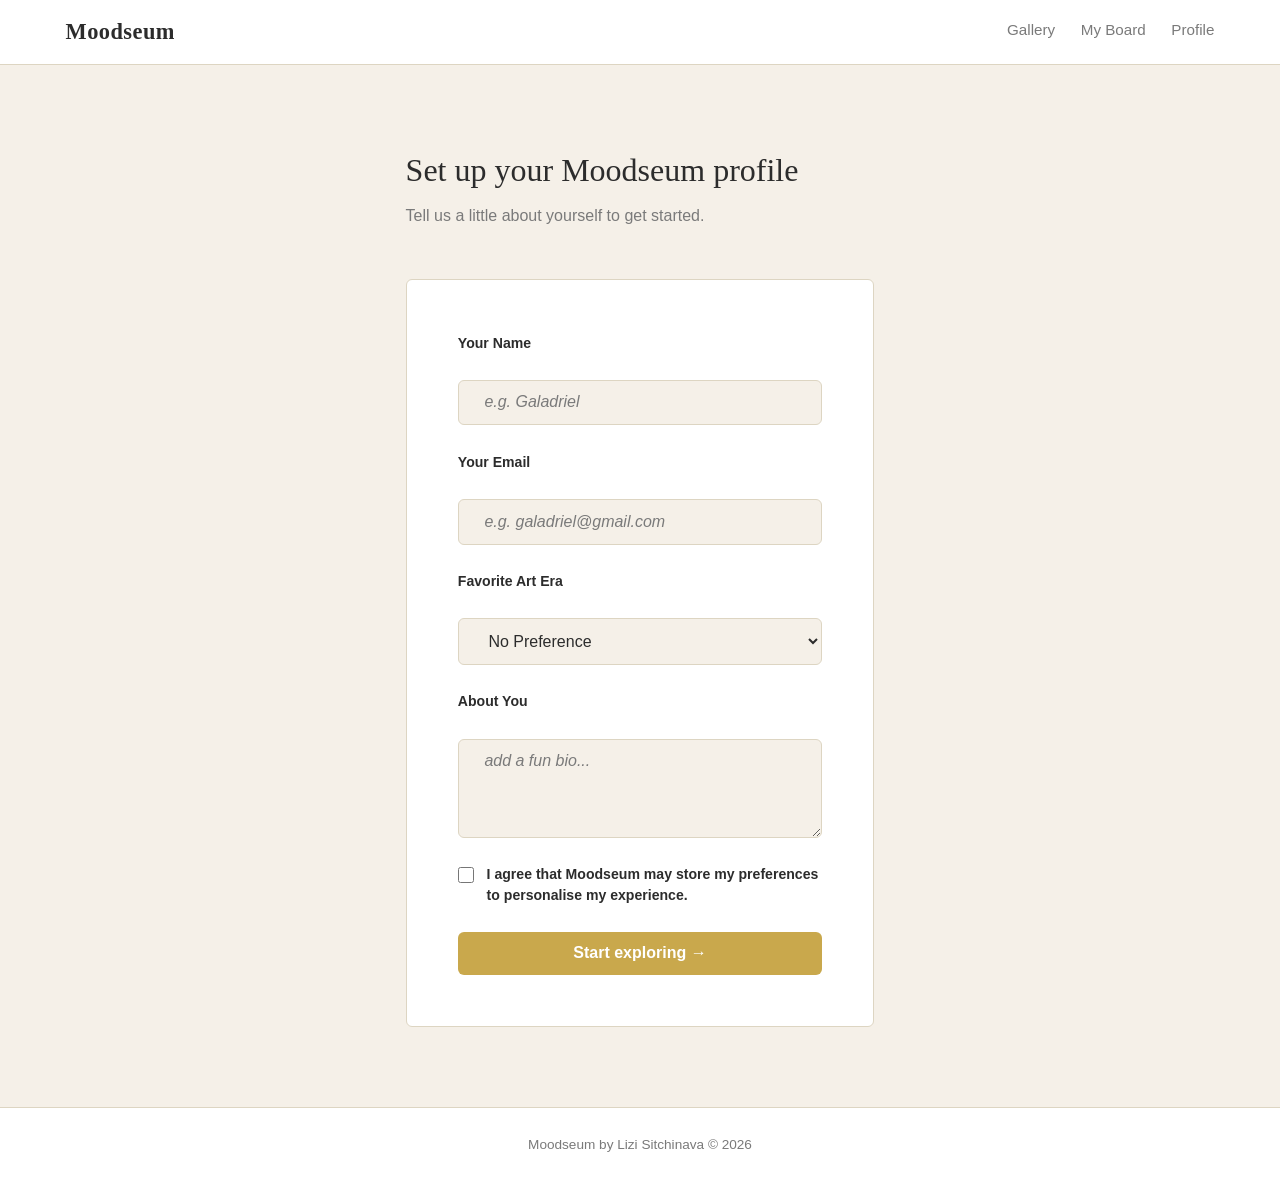
==== index.html @ 148f9f98 "feat: added show more button to results section" ====
<!DOCTYPE html>
<html lang="en">

<head>
  <meta charset="UTF-8">
  <meta name="viewport" content="width=device-width, initial-scale=1.0">

  <title>Bookseum</title>

  <link rel="stylesheet" href="css/style.css">
  <script type="module" defer src="js/main.js"></script>

</head>


<body>

  <!------------- header --------------->
  <header>
    <nav>
      <span class="nav__logo">Bookseum۶ৎ</span>
      <div class="nav__links">
        <a href="index.html">Discover</a>
        <a href="saved.html">My Bookseum</a>
        <a href="login.html">Profile</a>
      </div>
      <div class="nav__actions">
        <span id="nav-user"></span>
        <button id="logout-btn" type="button">Logout</button>
      </div>
    </nav>
  </header>


  <!------------ main ------------>
  <main>

    <!------- hero ------->
    <section class="hero-section">
      <h1>Find your next great read.</h1>
      <p>Pick a genre, explore thousands of real books, and build your personal reading list.</p>

      <div class="mood-buttons">
        <button class="mood-btn" data-mood="romance">💕 Romance</button>
        <button class="mood-btn" data-mood="fantasy">🧙 Fantasy</button>
        <button class="mood-btn" data-mood="adventure">⚔️ Adventure</button>
        <button class="mood-btn" data-mood="detective">🔍 Detective</button>
      </div>
    </section>


    <!------- search ------->
    <section class="search-section">
      <form id="search-form">
        <input
          type="text"
          id="search-input"
          name="query"
          placeholder="search any book, author or keyword..."
          minlength="2"
        />

        <!------- sort filter ------->
        <select id="lang-filter" name="sort">
          <option value="">Most Relevant</option>
          <option value="new">Newest First</option>
          <option value="old">Oldest First</option>
          <option value="rating">Most Popular</option>
        </select>

        <button type="submit">Search</button>
      </form>
    </section>


    <!------- loading and error ------->
    <p id="loading-msg" hidden>Finding your books...</p>

    <p id="error-msg" hidden></p>


    <!------- book results in grid ------>
    <section class="results-section">
      <div id="results-grid"></div>
    </section>


    <!------- show more button ------->
    <div class="show-more-wrapper">
      <button id="show-more-btn" hidden>Show More Books</button>
    </div>

  </main>


  <!--------- footer ---------->
  <footer>
    <p>Bookseum by Lizi Sitchinava © 2026</p>
  </footer>

</body>
</html>
---- css/style.css ----
/* ===== custom properties ===== */

:root {

  /* colour palette */
  --color-bg: #f5f0e8;
  --color-text: #2c2c2c;
  --color-accent: #c9a84c;
  --color-accent-hover: #b8973d;
  --color-white: #ffffff;
  --color-muted: #7a7a7a;
  --color-border: #ddd5c2;
  --color-error: #c0392b;
  --color-success: #27ae60;

  /* fonts */
  --font-display: 'Georgia', serif;
  --font-body: 'Segoe UI', Arial, sans-serif;

  /* spacing */
  --spacing-xs: 0.4rem;
  --spacing-sm: 0.8rem;
  --spacing-md: 1.6rem;
  --spacing-lg: 3.2rem;
  --spacing-xl: 5rem;

  /* border radius */
  --radius-sm: 6px;
  --radius-md: 12px;
  --radius-lg: 20px;

  /* shadows */
  --shadow-card: 0 2px 12px rgba(0, 0, 0, 0.08);

  /* transition */
  --transition: 0.2s ease;
}




/* ===== reset ===== */

*,
*::before,
*::after {
  box-sizing: border-box;
  margin: 0;
  padding: 0;
}

html {
  font-size: 16px;
  scroll-behavior: smooth;
}

body {
  background-color: var(--color-bg);
  color: var(--color-text);
  font-family: var(--font-body);
  line-height: 1.6;
  min-height: 100vh;
  display: flex;
  flex-direction: column;
}

img {
  max-width: 100%;
  display: block;
}

a {
  color: inherit;
  text-decoration: none;
}

button {
  cursor: pointer;
  font-family: var(--font-body);
}


/* ===== header ===== */

header {
  background-color: var(--color-white);
  border-bottom: 1px solid var(--color-border);
  position: sticky;
  top: 0;
  z-index: 100;
}



/* ===== nav — Flexbox ===== */
nav {
  max-width: 1200px;
  margin: 0 auto;
  padding: 0 var(--spacing-md);
  height: 64px;
  display: flex;
  align-items: center;
  justify-content: space-between;
}

.nav__logo {
  font-family: var(--font-display);
  font-size: 1.4rem;
  font-weight: bold;
  color: var(--color-text);
  letter-spacing: 0.02em;
}

.nav__links {
  display: flex;
  align-items: center;
  gap: var(--spacing-md);
}

.nav__links a {
  font-size: 0.95rem;
  color: var(--color-muted);
  padding-bottom: 2px;
  border-bottom: 2px solid transparent;
  transition: color var(--transition), border-color var(--transition);
}

.nav__links a:hover {
  color: var(--color-text);
  border-bottom-color: var(--color-accent);
}

.nav__actions {
  display: flex;
  align-items: center;
  gap: var(--spacing-sm);
}

#nav-user {
  font-size: 0.9rem;
  color: var(--color-muted);
}

#logout-btn {
  background: none;
  border: 1px solid var(--color-border);
  color: var(--color-muted);
  padding: var(--spacing-xs) var(--spacing-sm);
  border-radius: var(--radius-sm);
  font-size: 0.85rem;
  transition: border-color var(--transition), color var(--transition);
}

#logout-btn:hover {
  border-color: var(--color-error);
  color: var(--color-error);
}


/* ===== main ===== */

main {
  flex: 1;
}


/* ===== hero section ===== */

.hero-section {
  text-align: center;
  padding: var(--spacing-xl) var(--spacing-md) var(--spacing-lg);
}

.hero-section h1 {
  font-family: var(--font-display);
  font-size: 2.8rem;
  font-weight: normal;
  color: var(--color-text);
  margin-bottom: var(--spacing-sm);
  line-height: 1.2;
}

.hero-section > p {
  font-size: 1.05rem;
  color: var(--color-muted);
  max-width: 520px;
  margin: 0 auto var(--spacing-lg);
}


/* ===== genre buttons — Flexbox ===== */

.mood-buttons {
  display: flex;
  justify-content: center;
  flex-wrap: wrap;
  gap: var(--spacing-sm);
}

.mood-btn {
  background-color: var(--color-white);
  border: 2px solid var(--color-border);
  color: var(--color-text);
  padding: var(--spacing-sm) var(--spacing-md);
  border-radius: var(--radius-lg);
  font-size: 1rem;
  transition: all var(--transition);
}

.mood-btn:hover {
  border-color: var(--color-accent);
  background-color: var(--color-accent);
  color: var(--color-white);
  transform: translateY(-2px);
  box-shadow: var(--shadow-card);
}

.mood-btn.active {
  border-color: var(--color-accent);
  background-color: var(--color-accent);
  color: var(--color-white);
}


/* ===== search section — Flexbox ===== */

.search-section {
  max-width: 700px;
  margin: 0 auto var(--spacing-lg);
  padding: 0 var(--spacing-md);
}

#search-form {
  display: flex;
  gap: var(--spacing-sm);
  flex-wrap: wrap;
  align-items: center;
}

#search-input {
  flex: 1;
  min-width: 200px;
  padding: var(--spacing-sm) var(--spacing-md);
  border: 1.5px solid var(--color-border);
  border-radius: var(--radius-sm);
  font-size: 1rem;
  font-family: var(--font-body);
  background-color: var(--color-white);
  color: var(--color-text);
  transition: border-color var(--transition);
}

#search-input:focus {
  outline: none;
  border-color: var(--color-accent);
}


/* ===== sort filter — select ===== */

#lang-filter {
  padding: var(--spacing-sm) var(--spacing-md);
  border: 1.5px solid var(--color-border);
  border-radius: var(--radius-sm);
  font-size: 0.95rem;
  font-family: var(--font-body);
  background-color: var(--color-white);
  color: var(--color-text);
  cursor: pointer;
  transition: border-color var(--transition);
}

#lang-filter:focus {
  outline: none;
  border-color: var(--color-accent);
}

#search-form button[type="submit"] {
  background-color: var(--color-accent);
  color: var(--color-white);
  border: none;
  padding: var(--spacing-sm) var(--spacing-md);
  border-radius: var(--radius-sm);
  font-size: 1rem;
  font-weight: 600;
  transition: background-color var(--transition), transform var(--transition);
}

#search-form button[type="submit"]:hover {
  background-color: var(--color-accent-hover);
  transform: translateY(-1px);
}





/* ===== login page ===== */


.login-section {
  max-width: 520px;
  margin: var(--spacing-xl) auto;
  padding: 0 var(--spacing-md);
}

.login-section h1 {
  font-family: var(--font-display);
  font-size: 2rem;
  font-weight: normal;
  margin-bottom: var(--spacing-xs);
}

.login-section > p {
  color: var(--color-muted);
  margin-bottom: var(--spacing-lg);
}


/* ===== login form — Flexbox ===== */

#login-form {
  background-color: var(--color-white);
  border: 1px solid var(--color-border);
  border-radius: var(--radius-sm);
  padding: var(--spacing-lg);
  display: flex;
  flex-direction: column;
  gap: var(--spacing-md);
}

#login-form label {
  font-size: 0.88rem;
  font-weight: 600;
  color: var(--color-text);
}

#name-input,
#email-input,
#era-input,
#bio-input {
  width: 100%;
  padding: var(--spacing-sm) var(--spacing-md);
  border: 1.5px solid var(--color-border);
  border-radius: var(--radius-sm);
  font-size: 1rem;
  font-family: var(--font-body);
  color: var(--color-text);
  background-color: var(--color-bg);
  transition: border-color var(--transition);
}

#name-input::placeholder,
#email-input::placeholder,
#bio-input::placeholder {
  font-style: italic;
  color: var(--color-muted);
}

#name-input:focus,
#email-input:focus,
#era-input:focus,
#bio-input:focus {
  outline: none;
  border-color: var(--color-accent);
}

#bio-input {
  resize: vertical;
  min-height: 90px;
}

.form__checkbox {
  display: flex;
  align-items: flex-start;
  gap: var(--spacing-sm);
}

.form__checkbox input[type="checkbox"] {
  margin-top: 3px;
  accent-color: var(--color-accent);
  width: 16px;
  height: 16px;
  flex-shrink: 0;
  cursor: pointer;
}

.form__checkbox label {
  font-size: 0.85rem;
  font-weight: normal;
  color: var(--color-muted);
  line-height: 1.5;
}

#login-error {
  color: var(--color-error);
  font-size: 0.88rem;
}

#login-success {
  color: var(--color-success);
  font-size: 0.88rem;
}

#login-form button[type="submit"] {
  background-color: var(--color-accent);
  color: var(--color-white);
  border: none;
  padding: var(--spacing-sm) var(--spacing-md);
  border-radius: var(--radius-sm);
  font-size: 1rem;
  font-weight: 600;
  transition: background-color var(--transition), transform var(--transition);
}

#login-form button[type="submit"]:hover {
  background-color: var(--color-accent-hover);
  transform: translateY(-1px);
}


/* ===== profile info card — Flexbox ===== */

.profile-info {
  max-width: 520px;
  margin: var(--spacing-xl) auto var(--spacing-md);
  padding: 0 var(--spacing-md);
}

.profile-info__card {
  background-color: var(--color-white);
  border: 1px solid var(--color-border);
  border-radius: var(--radius-md);
  padding: var(--spacing-lg);
  display: flex;
  flex-direction: column;
  gap: var(--spacing-sm);
}

.profile-info__card h2 {
  font-family: var(--font-display);
  font-size: 1.5rem;
  font-weight: normal;
}

.profile-info__card p {
  font-size: 0.9rem;
  color: var(--color-muted);
}



/* ===== loading & error states ===== */

#loading-msg {
  text-align: center;
  color: var(--color-muted);
  font-style: italic;
  padding: var(--spacing-lg);
}

#error-msg {
  text-align: center;
  color: var(--color-error);
  padding: var(--spacing-md);
  font-weight: 600;
}




/* ===== saved section ===== */

.saved-section {
  max-width: 1200px;
  margin: 0 auto;
  padding: var(--spacing-lg) var(--spacing-md) var(--spacing-xl);
}

.saved-section h1 {
  font-family: var(--font-display);
  font-size: 2rem;
  font-weight: normal;
  margin-bottom: var(--spacing-xs);
}

.saved-section > p {
  color: var(--color-muted);
  margin-bottom: var(--spacing-lg);
}


/* ===== shelf tabs — Flexbox ===== */

.shelf-tabs {
  display: flex;
  gap: var(--spacing-sm);
  margin-bottom: var(--spacing-lg);
}

.shelf-tab {
  background: none;
  border: 2px solid var(--color-border);
  color: var(--color-muted);
  padding: var(--spacing-xs) var(--spacing-md);
  border-radius: var(--radius-lg);
  font-size: 0.9rem;
  font-weight: 600;
  transition: all var(--transition);
}

.shelf-tab:hover {
  border-color: var(--color-accent);
  color: var(--color-accent);
}

.shelf-tab.active {
  background-color: var(--color-accent);
  border-color: var(--color-accent);
  color: var(--color-white);
}


/* ===== empty state ===== */

#saved-empty {
  color: var(--color-muted);
  font-size: 1.05rem;
  padding: var(--spacing-xl) 0;
  text-align: center;
}

#saved-empty a {
  color: var(--color-accent);
  text-decoration: underline;
}


/* ===== footer ===== */

footer {
  background-color: var(--color-white);
  border-top: 1px solid var(--color-border);
  text-align: center;
  padding: var(--spacing-md);
  font-size: 0.85rem;
  color: var(--color-muted);
}
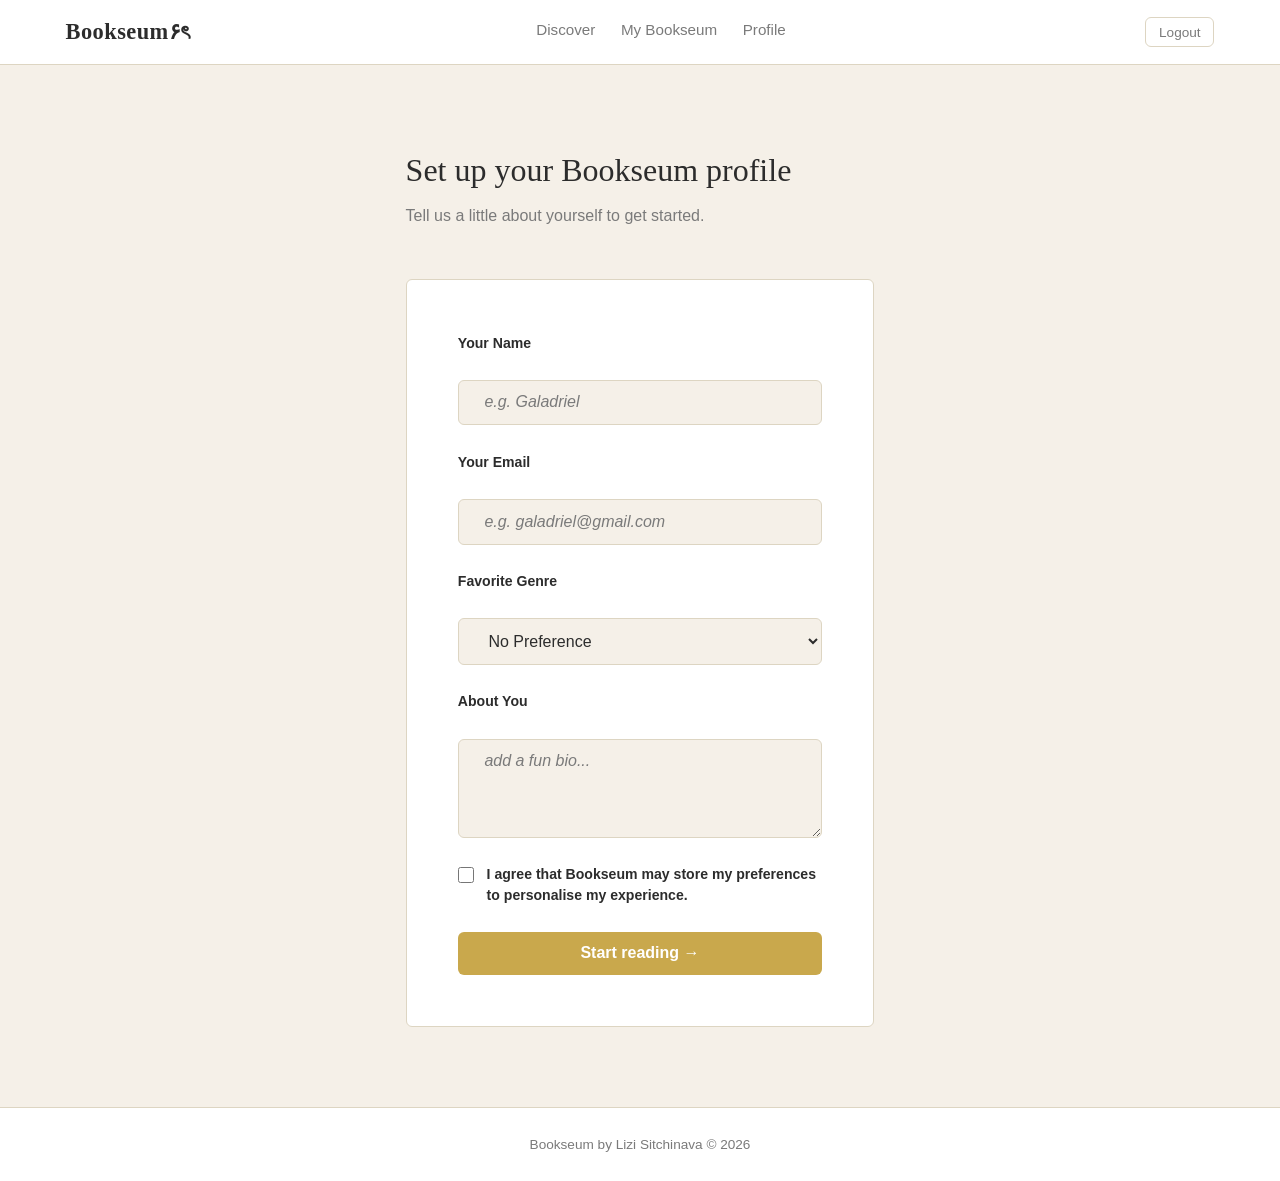
==== commit ef3fc84e: "feat: added 'surprise me' button and  daily quotes" ====
--- a/index.html
+++ b/index.html
@@ -37,8 +37,11 @@
 
     <!------- hero ------->
     <section class="hero-section">
-      <h1>Find your next great read.</h1>
+      <h1>Find your next read with Bookseum!</h1>
       <p>Pick a genre, explore thousands of real books, and build your personal reading list.</p>
+
+      <!------- random quote ------->
+    <p id="daily-quote" class="daily-quote"></p>
 
       <div class="mood-buttons">
         <button class="mood-btn" data-mood="romance">💕 Romance</button>
@@ -47,6 +50,12 @@
         <button class="mood-btn" data-mood="detective">🔍 Detective</button>
       </div>
     </section>
+
+
+    <!------- surprise me button ------->
+    <div class="surprise-wrapper">
+      <button id="surprise-btn">🎲 Surprise Me!</button>
+    </div>
 
 
     <!------- search ------->
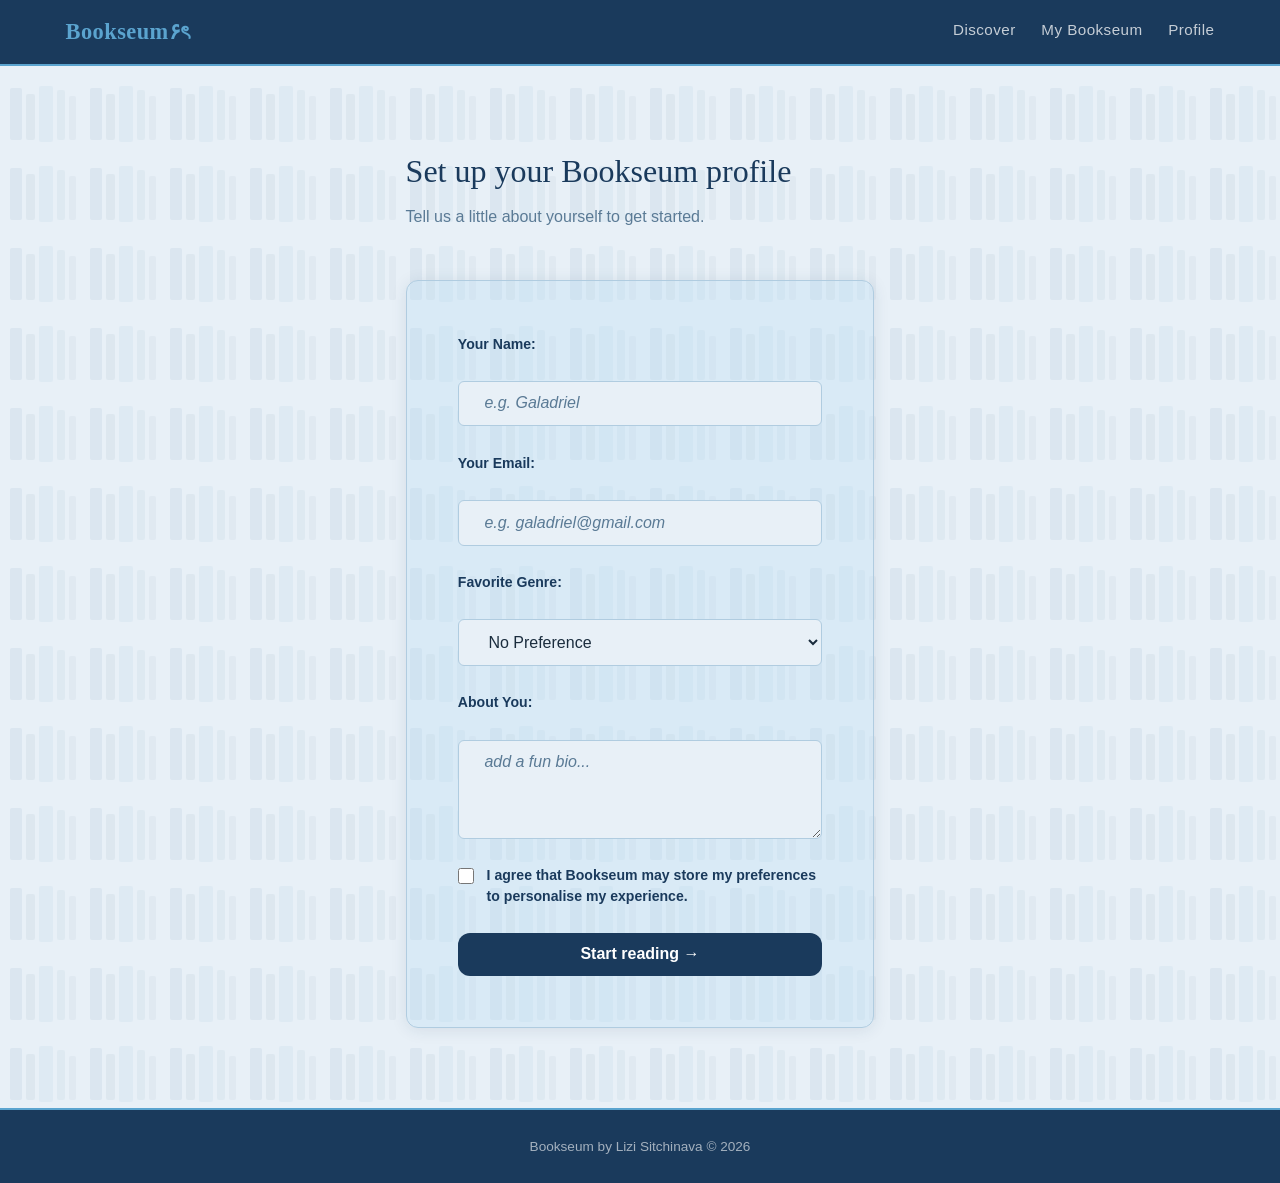
==== commit 6ea217c6: "feat: made logo a  clickable link and remove logout from login page" ====
--- a/index.html
+++ b/index.html
@@ -18,7 +18,7 @@
   <!------------- header --------------->
   <header>
     <nav>
-      <span class="nav__logo">Bookseum۶ৎ</span>
+      <a href="index.html" class="nav__logo">Bookseum۶ৎ</a>
       <div class="nav__links">
         <a href="index.html">Discover</a>
         <a href="saved.html">My Bookseum</a>
@@ -41,7 +41,7 @@
       <p>Pick a genre, explore thousands of real books, and build your personal reading list.</p>
 
       <!------- random quote ------->
-    <p id="daily-quote" class="daily-quote"></p>
+      <p id="daily-quote" class="daily-quote"></p>
 
       <div class="mood-buttons">
         <button class="mood-btn" data-mood="romance">💕 Romance</button>
@@ -49,6 +49,10 @@
         <button class="mood-btn" data-mood="adventure">⚔️ Adventure</button>
         <button class="mood-btn" data-mood="detective">🔍 Detective</button>
       </div>
+
+      <!------- mood message ------->
+      <p id="mood-message" class="mood-message" hidden></p>
+
     </section>
 
 
@@ -83,7 +87,7 @@
 
 
     <!------- loading and error ------->
-    <p id="loading-msg" hidden>Finding your books...</p>
+    <p id="loading-msg" hidden>Finding your books...°‧ 𓆝 𓆟 𓆞 ·｡</p>
 
     <p id="error-msg" hidden></p>
 
--- a/css/style.css
+++ b/css/style.css
@@ -2,16 +2,23 @@
 
 :root {
 
-  /* colour palette */
-  --color-bg: #f5f0e8;
-  --color-text: #2c2c2c;
-  --color-accent: #c9a84c;
-  --color-accent-hover: #b8973d;
+  /* colour palette — blue theme */
+  --color-bg: #e8f0f7;
+  --color-bg-deep: #c5d8ed;
+  --color-header: #1a3a5c;
+  --color-header-text: #ffffff;
+  --color-accent: #5ba4cf;
+  --color-accent-hover: #4a93be;
+  --color-royal: #1a3a5c;
+  --color-royal-mid: #2d5f8a;
+  --color-royal-light: #4a86b8;
   --color-white: #ffffff;
-  --color-muted: #7a7a7a;
-  --color-border: #ddd5c2;
+  --color-text: #1a2c3d;
+  --color-muted: #5a7a95;
+  --color-border: #b0cce0;
   --color-error: #c0392b;
   --color-success: #27ae60;
+  --color-card-bg: rgba(183, 219, 242, 0.311);
 
   /* fonts */
   --font-display: 'Georgia', serif;
@@ -30,13 +37,12 @@
   --radius-lg: 20px;
 
   /* shadows */
-  --shadow-card: 0 2px 12px rgba(0, 0, 0, 0.08);
+  --shadow-card: 0 2px 16px rgba(26, 58, 92, 0.10);
+  --shadow-card-hover: 0 6px 28px rgba(26, 58, 92, 0.18);
 
   /* transition */
   --transition: 0.2s ease;
 }
-
-
 
 
 /* ===== reset ===== */
@@ -56,6 +62,7 @@
 
 body {
   background-color: var(--color-bg);
+  background-image: url("data:image/svg+xml,%3Csvg xmlns='http://www.w3.org/2000/svg' width='80' height='80'%3E%3Crect x='10' y='8' width='12' height='52' rx='2' fill='%232d5f8a' fill-opacity='0.07'/%3E%3Crect x='26' y='14' width='9' height='46' rx='2' fill='%231a3a5c' fill-opacity='0.05'/%3E%3Crect x='39' y='6' width='14' height='56' rx='2' fill='%234a86b8' fill-opacity='0.06'/%3E%3Crect x='57' y='10' width='8' height='50' rx='2' fill='%232d5f8a' fill-opacity='0.05'/%3E%3Crect x='69' y='16' width='7' height='44' rx='2' fill='%231a3a5c' fill-opacity='0.04'/%3E%3C/svg%3E");
   color: var(--color-text);
   font-family: var(--font-body);
   line-height: 1.6;
@@ -83,16 +90,16 @@
 /* ===== header ===== */
 
 header {
-  background-color: var(--color-white);
-  border-bottom: 1px solid var(--color-border);
+  background-color: var(--color-header);
+  border-bottom: 2px solid var(--color-accent);
   position: sticky;
   top: 0;
   z-index: 100;
 }
 
 
-
 /* ===== nav — Flexbox ===== */
+
 nav {
   max-width: 1200px;
   margin: 0 auto;
@@ -107,7 +114,7 @@
   font-family: var(--font-display);
   font-size: 1.4rem;
   font-weight: bold;
-  color: var(--color-text);
+  color: var(--color-accent);
   letter-spacing: 0.02em;
 }
 
@@ -119,14 +126,16 @@
 
 .nav__links a {
   font-size: 0.95rem;
-  color: var(--color-muted);
+  color: rgba(255, 255, 255, 0.75);
   padding-bottom: 2px;
   border-bottom: 2px solid transparent;
+  font-weight: 300;
+  letter-spacing: 0.03em;
   transition: color var(--transition), border-color var(--transition);
 }
 
 .nav__links a:hover {
-  color: var(--color-text);
+  color: var(--color-white);
   border-bottom-color: var(--color-accent);
 }
 
@@ -138,22 +147,22 @@
 
 #nav-user {
   font-size: 0.9rem;
-  color: var(--color-muted);
+  color: rgba(255, 255, 255, 0.75);
 }
 
 #logout-btn {
   background: none;
-  border: 1px solid var(--color-border);
-  color: var(--color-muted);
+  border: 1px solid var(--color-accent);
+  color: var(--color-accent);
   padding: var(--spacing-xs) var(--spacing-sm);
   border-radius: var(--radius-sm);
   font-size: 0.85rem;
-  transition: border-color var(--transition), color var(--transition);
+  transition: all var(--transition);
 }
 
 #logout-btn:hover {
-  border-color: var(--color-error);
-  color: var(--color-error);
+  background-color: var(--color-accent);
+  color: var(--color-header);
 }
 
 
@@ -168,14 +177,14 @@
 
 .hero-section {
   text-align: center;
-  padding: var(--spacing-xl) var(--spacing-md) var(--spacing-lg);
+  padding: var(--spacing-xl) var(--spacing-md) var(--spacing-sm);
 }
 
 .hero-section h1 {
   font-family: var(--font-display);
   font-size: 2.8rem;
   font-weight: normal;
-  color: var(--color-text);
+  color: var(--color-royal);
   margin-bottom: var(--spacing-sm);
   line-height: 1.2;
 }
@@ -200,24 +209,25 @@
 .mood-btn {
   background-color: var(--color-white);
   border: 2px solid var(--color-border);
-  color: var(--color-text);
+  color: var(--color-royal);
   padding: var(--spacing-sm) var(--spacing-md);
   border-radius: var(--radius-lg);
   font-size: 1rem;
   transition: all var(--transition);
+  box-shadow: var(--shadow-card);
 }
 
 .mood-btn:hover {
-  border-color: var(--color-accent);
-  background-color: var(--color-accent);
+  border-color: var(--color-royal-mid);
+  background-color: var(--color-royal-mid);
   color: var(--color-white);
   transform: translateY(-2px);
-  box-shadow: var(--shadow-card);
+  box-shadow: var(--shadow-card-hover);
 }
 
 .mood-btn.active {
-  border-color: var(--color-accent);
-  background-color: var(--color-accent);
+  border-color: var(--color-royal);
+  background-color: var(--color-royal);
   color: var(--color-white);
 }
 
@@ -242,17 +252,24 @@
   min-width: 200px;
   padding: var(--spacing-sm) var(--spacing-md);
   border: 1.5px solid var(--color-border);
-  border-radius: var(--radius-sm);
+  border-radius: var(--radius-md);
   font-size: 1rem;
   font-family: var(--font-body);
   background-color: var(--color-white);
   color: var(--color-text);
-  transition: border-color var(--transition);
+  transition: border-color var(--transition), box-shadow var(--transition);
+  box-shadow: var(--shadow-card);
 }
 
 #search-input:focus {
   outline: none;
-  border-color: var(--color-accent);
+  border-color: var(--color-royal-light);
+  box-shadow: 0 0 0 3px rgba(74, 134, 184, 0.15);
+}
+
+#search-input::placeholder {
+  color: var(--color-muted);
+  font-style: italic;
 }
 
 
@@ -261,42 +278,40 @@
 #lang-filter {
   padding: var(--spacing-sm) var(--spacing-md);
   border: 1.5px solid var(--color-border);
-  border-radius: var(--radius-sm);
+  border-radius: var(--radius-md);
   font-size: 0.95rem;
   font-family: var(--font-body);
   background-color: var(--color-white);
   color: var(--color-text);
   cursor: pointer;
   transition: border-color var(--transition);
+  box-shadow: var(--shadow-card);
 }
 
 #lang-filter:focus {
   outline: none;
-  border-color: var(--color-accent);
+  border-color: var(--color-royal-light);
 }
 
 #search-form button[type="submit"] {
-  background-color: var(--color-accent);
+  background-color: var(--color-royal);
   color: var(--color-white);
   border: none;
   padding: var(--spacing-sm) var(--spacing-md);
-  border-radius: var(--radius-sm);
+  border-radius: var(--radius-md);
   font-size: 1rem;
   font-weight: 600;
   transition: background-color var(--transition), transform var(--transition);
+  box-shadow: var(--shadow-card);
 }
 
 #search-form button[type="submit"]:hover {
-  background-color: var(--color-accent-hover);
+  background-color: var(--color-royal-mid);
   transform: translateY(-1px);
 }
 
 
-
-
-
 /* ===== login page ===== */
-
 
 .login-section {
   max-width: 520px;
@@ -308,6 +323,7 @@
   font-family: var(--font-display);
   font-size: 2rem;
   font-weight: normal;
+  color: var(--color-royal);
   margin-bottom: var(--spacing-xs);
 }
 
@@ -320,19 +336,20 @@
 /* ===== login form — Flexbox ===== */
 
 #login-form {
-  background-color: var(--color-white);
-  border: 1px solid var(--color-border);
-  border-radius: var(--radius-sm);
+  background-color: var(--color-card-bg);
+  border: 1.5px solid var(--color-border);
+  border-radius: var(--radius-md);
   padding: var(--spacing-lg);
   display: flex;
   flex-direction: column;
   gap: var(--spacing-md);
+  box-shadow: var(--shadow-card);
 }
 
 #login-form label {
   font-size: 0.88rem;
   font-weight: 600;
-  color: var(--color-text);
+  color: var(--color-royal);
 }
 
 #name-input,
@@ -347,7 +364,7 @@
   font-family: var(--font-body);
   color: var(--color-text);
   background-color: var(--color-bg);
-  transition: border-color var(--transition);
+  transition: border-color var(--transition), box-shadow var(--transition);
 }
 
 #name-input::placeholder,
@@ -362,7 +379,8 @@
 #era-input:focus,
 #bio-input:focus {
   outline: none;
-  border-color: var(--color-accent);
+  border-color: var(--color-royal-light);
+  box-shadow: 0 0 0 3px rgba(74, 134, 184, 0.15);
 }
 
 #bio-input {
@@ -378,7 +396,7 @@
 
 .form__checkbox input[type="checkbox"] {
   margin-top: 3px;
-  accent-color: var(--color-accent);
+  accent-color: var(--color-royal);
   width: 16px;
   height: 16px;
   flex-shrink: 0;
@@ -403,18 +421,18 @@
 }
 
 #login-form button[type="submit"] {
-  background-color: var(--color-accent);
+  background-color: var(--color-royal);
   color: var(--color-white);
   border: none;
   padding: var(--spacing-sm) var(--spacing-md);
-  border-radius: var(--radius-sm);
+  border-radius: var(--radius-md);
   font-size: 1rem;
   font-weight: 600;
   transition: background-color var(--transition), transform var(--transition);
 }
 
 #login-form button[type="submit"]:hover {
-  background-color: var(--color-accent-hover);
+  background-color: var(--color-royal-mid);
   transform: translateY(-1px);
 }
 
@@ -428,33 +446,49 @@
 }
 
 .profile-info__card {
-  background-color: var(--color-white);
-  border: 1px solid var(--color-border);
+  background: linear-gradient(135deg, var(--color-royal) 0%, var(--color-royal-mid) 100%);
   border-radius: var(--radius-md);
   padding: var(--spacing-lg);
   display: flex;
   flex-direction: column;
   gap: var(--spacing-sm);
+  box-shadow: var(--shadow-card-hover);
+  position: relative;
+  overflow: hidden;
+}
+
+.profile-info__card::before {
+  position: absolute;
+  font-size: 8rem;
+  right: -1rem;
+  top: -1rem;
+  opacity: 0.08;
 }
 
 .profile-info__card h2 {
   font-family: var(--font-display);
-  font-size: 1.5rem;
+  font-size: 1.8rem;
   font-weight: normal;
+  color: var(--color-white);
+  border-bottom: 1px solid rgba(255, 255, 255, 0.2);
+  padding-bottom: var(--spacing-sm);
+  margin-bottom: var(--spacing-xs);
 }
 
 .profile-info__card p {
   font-size: 0.9rem;
-  color: var(--color-muted);
-}
-
+  color: rgba(255, 255, 255, 0.8);
+  display: flex;
+  align-items: center;
+  gap: var(--spacing-xs);
+}
 
 
 /* ===== loading & error states ===== */
 
 #loading-msg {
   text-align: center;
-  color: var(--color-muted);
+  color: var(--color-royal-mid);
   font-style: italic;
   padding: var(--spacing-lg);
 }
@@ -467,6 +501,141 @@
 }
 
 
+/* ===== results section ===== */
+
+.results-section {
+  max-width: 1200px;
+  margin: 0 auto;
+  padding: 0 var(--spacing-md) var(--spacing-xl);
+}
+
+
+/* ===== results grid — CSS Grid ===== */
+
+#results-grid {
+  display: grid;
+  grid-template-columns: repeat(auto-fill, minmax(200px, 1fr));
+  gap: var(--spacing-md);
+}
+
+
+/* ===== book card — Flexbox ===== */
+
+.book-card {
+  background-color: var(--color-card-bg);
+  border-radius: var(--radius-md);
+  overflow: hidden;
+  box-shadow: var(--shadow-card);
+  border: 1px solid var(--color-border);
+  transition: box-shadow var(--transition), transform var(--transition);
+  display: flex;
+  flex-direction: column;
+}
+
+.book-card:hover {
+  box-shadow: var(--shadow-card-hover);
+  transform: translateY(-4px);
+}
+
+.book-card img {
+  width: 100%;
+  aspect-ratio: 2 / 3;
+  object-fit: cover;
+  background-color: var(--color-bg-deep);
+}
+
+.book-card__body {
+  padding: var(--spacing-sm) var(--spacing-md);
+  display: flex;
+  flex-direction: column;
+  flex: 1;
+  gap: var(--spacing-xs);
+}
+
+.book-card__title {
+  font-family: var(--font-display);
+  font-size: 0.95rem;
+  font-weight: bold;
+  color: var(--color-royal);
+  line-height: 1.3;
+}
+
+.book-card__author {
+  font-size: 0.82rem;
+  color: var(--color-royal-mid);
+}
+
+.book-card__meta {
+  font-size: 0.78rem;
+  color: var(--color-muted);
+  flex: 1;
+}
+
+.book-card__actions {
+  display: flex;
+  gap: var(--spacing-xs);
+  margin-top: var(--spacing-sm);
+  flex-wrap: wrap;
+}
+
+.book-card__save-btn {
+  background-color: transparent;
+  border: 1.5px solid var(--color-royal-light);
+  color: var(--color-royal-light);
+  padding: var(--spacing-xs) var(--spacing-sm);
+  border-radius: var(--radius-sm);
+  font-size: 0.82rem;
+  font-weight: 600;
+  transition: all var(--transition);
+  cursor: pointer;
+  font-family: var(--font-body);
+}
+
+.book-card__save-btn:hover,
+.book-card__save-btn.saved {
+  background-color: var(--color-royal);
+  border-color: var(--color-royal);
+  color: var(--color-white);
+}
+
+.book-card__remove-btn {
+  background-color: transparent;
+  border: 1.5px solid var(--color-royal-light);
+  color: var(--color-royal-light);
+  padding: var(--spacing-xs) var(--spacing-sm);
+  border-radius: var(--radius-sm);
+  font-size: 0.82rem;
+  font-weight: 600;
+  transition: all var(--transition);
+  cursor: pointer;
+  font-family: var(--font-body);
+}
+
+.book-card__remove-btn:hover {
+  background-color: var(--color-royal);
+  border-color: var(--color-royal);
+  color: var(--color-white);
+}
+
+.book-card__read-btn {
+  background-color: transparent;
+  border: 1.5px solid var(--color-royal-light);
+  color: var(--color-royal-light);
+  padding: var(--spacing-xs) var(--spacing-sm);
+  border-radius: var(--radius-sm);
+  font-size: 0.82rem;
+  font-weight: 600;
+  transition: all var(--transition);
+  cursor: pointer;
+  font-family: var(--font-body);
+}
+
+.book-card__read-btn:hover,
+.book-card__read-btn.read {
+  background-color: var(--color-accent);
+  border-color: var(--color-accent);
+  color: var(--color-white);
+}
 
 
 /* ===== saved section ===== */
@@ -481,6 +650,7 @@
   font-family: var(--font-display);
   font-size: 2rem;
   font-weight: normal;
+  color: var(--color-royal);
   margin-bottom: var(--spacing-xs);
 }
 
@@ -499,7 +669,7 @@
 }
 
 .shelf-tab {
-  background: none;
+  background: var(--color-white);
   border: 2px solid var(--color-border);
   color: var(--color-muted);
   padding: var(--spacing-xs) var(--spacing-md);
@@ -507,17 +677,27 @@
   font-size: 0.9rem;
   font-weight: 600;
   transition: all var(--transition);
+  box-shadow: var(--shadow-card);
 }
 
 .shelf-tab:hover {
-  border-color: var(--color-accent);
-  color: var(--color-accent);
+  border-color: var(--color-royal-mid);
+  color: var(--color-royal-mid);
 }
 
 .shelf-tab.active {
-  background-color: var(--color-accent);
-  border-color: var(--color-accent);
-  color: var(--color-white);
+  background-color: var(--color-royal);
+  border-color: var(--color-royal);
+  color: var(--color-white);
+}
+
+
+/* ===== saved grid — CSS Grid ===== */
+
+#saved-grid {
+  display: grid;
+  grid-template-columns: repeat(auto-fill, minmax(200px, 1fr));
+  gap: var(--spacing-md);
 }
 
 
@@ -531,7 +711,7 @@
 }
 
 #saved-empty a {
-  color: var(--color-accent);
+  color: var(--color-royal-light);
   text-decoration: underline;
 }
 
@@ -539,10 +719,180 @@
 /* ===== footer ===== */
 
 footer {
-  background-color: var(--color-white);
-  border-top: 1px solid var(--color-border);
+  background-color: var(--color-header);
+  border-top: 2px solid var(--color-accent);
   text-align: center;
   padding: var(--spacing-md);
   font-size: 0.85rem;
-  color: var(--color-muted);
+  color: rgba(255, 255, 255, 0.6);
+}
+
+
+/* ===== responsive ===== */
+
+@media (max-width: 600px) {
+  nav {
+    height: auto;
+    padding: var(--spacing-sm) var(--spacing-md);
+    flex-wrap: wrap;
+    gap: var(--spacing-sm);
+  }
+
+  .nav__logo {
+    font-size: 1.2rem;
+  }
+
+  .nav__links {
+    gap: var(--spacing-sm);
+    font-size: 0.85rem;
+  }
+
+  .hero-section {
+    padding: var(--spacing-lg) var(--spacing-md) var(--spacing-md);
+  }
+
+  .hero-section h1 {
+    font-size: 1.8rem;
+  }
+
+  .mood-btn {
+    padding: var(--spacing-xs) var(--spacing-sm);
+    font-size: 0.88rem;
+  }
+
+  #search-form {
+    flex-direction: column;
+    align-items: stretch;
+  }
+
+  #search-input,
+  #lang-filter,
+  #search-form button[type="submit"] {
+    width: 100%;
+    min-width: unset;
+  }
+
+  #results-grid,
+  #saved-grid {
+    grid-template-columns: repeat(auto-fill, minmax(150px, 1fr));
+    gap: var(--spacing-sm);
+  }
+
+  .login-section {
+    margin: var(--spacing-lg) auto;
+  }
+
+  .login-section h1,
+  .saved-section h1 {
+    font-size: 1.5rem;
+  }
+
+  #login-form {
+    padding: var(--spacing-md);
+  }
+
+  .shelf-tabs {
+    flex-wrap: wrap;
+  }
+}
+
+@media (min-width: 1024px) {
+  .hero-section h1 {
+    font-size: 3.4rem;
+  }
+
+  #results-grid,
+  #saved-grid {
+    grid-template-columns: repeat(auto-fill, minmax(220px, 1fr));
+  }
+}
+
+
+
+/* ===== show more button ===== */
+
+.show-more-wrapper {
+  text-align: center;
+  padding: var(--spacing-lg) 0;
+}
+
+#show-more-btn {
+  background-color: transparent;
+  border: 2px solid var(--color-royal);
+  color: var(--color-royal);
+  padding: var(--spacing-sm) var(--spacing-lg);
+  border-radius: var(--radius-lg);
+  font-size: 1rem;
+  font-weight: 600;
+  transition: all var(--transition);
+}
+
+#show-more-btn:hover {
+  background-color: var(--color-royal);
+  color: var(--color-white);
+}
+
+
+
+
+/* ===== surprise me button ===== */
+
+.surprise-wrapper {
+  margin-top: var(--spacing-sm);
+  margin-bottom: var(--spacing-md);
+  text-align: center;
+}
+
+#surprise-btn {
+  background: transparent;
+  border: 2px dashed var(--color-royal-light);
+  color: var(--color-royal);
+  padding: var(--spacing-xs) var(--spacing-md);
+  border-radius: var(--radius-lg);
+  font-size: 0.9rem;
+  font-weight: 600;
+  transition: all var(--transition);
+}
+
+#surprise-btn:hover {
+  background-color: var(--color-royal-light);
+  color: var(--color-white);
+  border-style: solid;
+}
+
+
+
+/* ===== daily quote ===== */
+
+.daily-quote {
+  font-family: var(--font-display);
+  font-style: italic;
+  font-size: 0.95rem;
+  color: var(--color-royal);
+  max-width: 700px;
+  margin: 0 auto var(--spacing-md);
+  opacity: 0.9;
+  line-height: 1.6;
+  background-color: rgba(91, 164, 207, 0.15);
+  border-left: 4px solid var(--color-accent);
+  padding: var(--spacing-sm) var(--spacing-md);
+  border-radius: 0 var(--radius-md) var(--radius-md) 0;
+}
+
+
+
+/* ===== mood message ===== */
+
+.mood-message {
+  font-family: var(--font-display);
+  font-style: italic;
+  font-size: 1rem;
+  color: var(--color-royal-mid);
+  margin-top: 0;
+  animation: fade-in 0.4s ease;
+}
+
+@keyframes fade-in {
+  from { opacity: 0; transform: translateY(-6px); }
+  to { opacity: 1; transform: translateY(0); }
 }
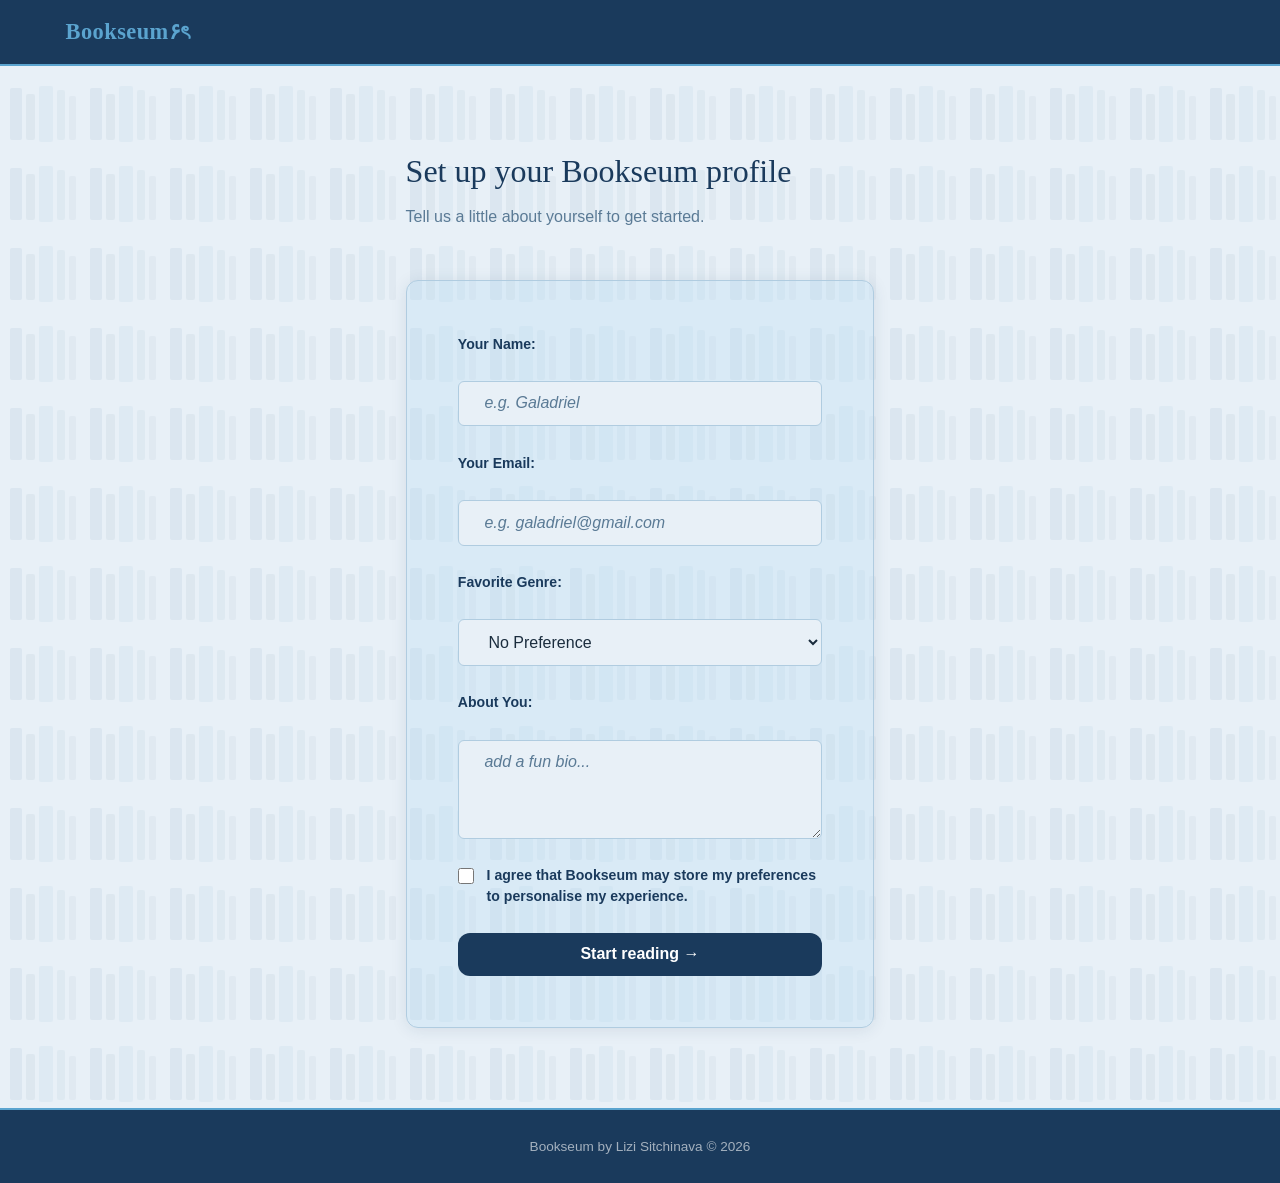
==== commit 254276cf: "changed the displayed text a little!" ====
--- a/index.html
+++ b/index.html
@@ -38,7 +38,7 @@
     <!------- hero ------->
     <section class="hero-section">
       <h1>Find your next read with Bookseum!</h1>
-      <p>Pick a genre, explore thousands of real books, and build your personal reading list.</p>
+      <p>Explore thousands of real books, and build your personal reading museum.</p>
 
       <!------- random quote ------->
       <p id="daily-quote" class="daily-quote"></p>
--- a/css/style.css
+++ b/css/style.css
@@ -728,9 +728,39 @@
 }
 
 
+/* ===== mobile logout ===== */
+
+.mobile-logout {
+  display: none;
+  width: 100%;
+  background-color: transparent;
+  border: 1.5px solid var(--color-royal-light);
+  color: var(--color-royal);
+  padding: var(--spacing-sm) var(--spacing-md);
+  border-radius: var(--radius-md);
+  font-size: 1rem;
+  font-weight: 600;
+  transition: all var(--transition);
+  margin-top: var(--spacing-sm);
+}
+
+.mobile-logout:hover {
+  background-color: var(--color-royal);
+  color: var(--color-white);
+}
+
+
+
+
+
 /* ===== responsive ===== */
 
 @media (max-width: 600px) {
+
+  .nav__actions {
+    display: none;
+  }
+  
   nav {
     height: auto;
     padding: var(--spacing-sm) var(--spacing-md);
@@ -794,6 +824,10 @@
   .shelf-tabs {
     flex-wrap: wrap;
   }
+
+  .mobile-logout:not([hidden]) {
+    display: block;
+  }
 }
 
 @media (min-width: 1024px) {
@@ -806,7 +840,6 @@
     grid-template-columns: repeat(auto-fill, minmax(220px, 1fr));
   }
 }
-
 
 
 /* ===== show more button ===== */
